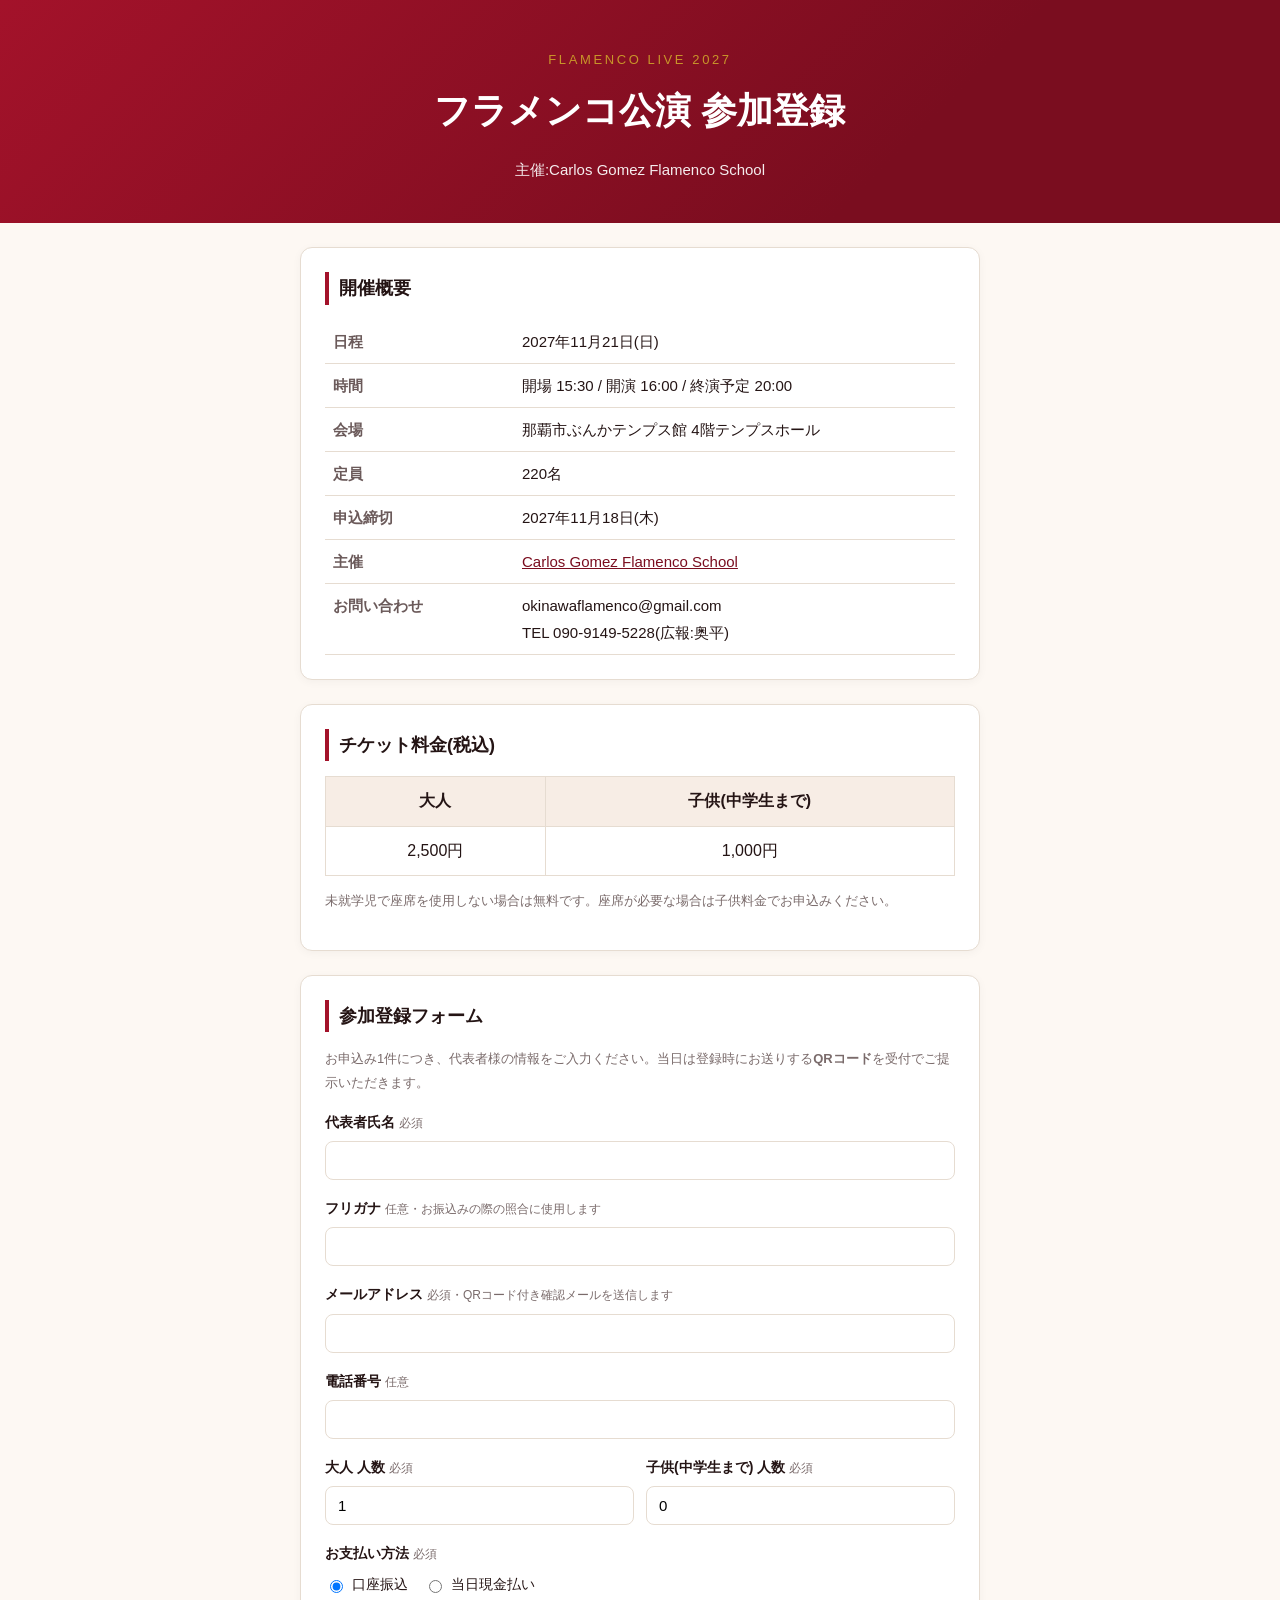
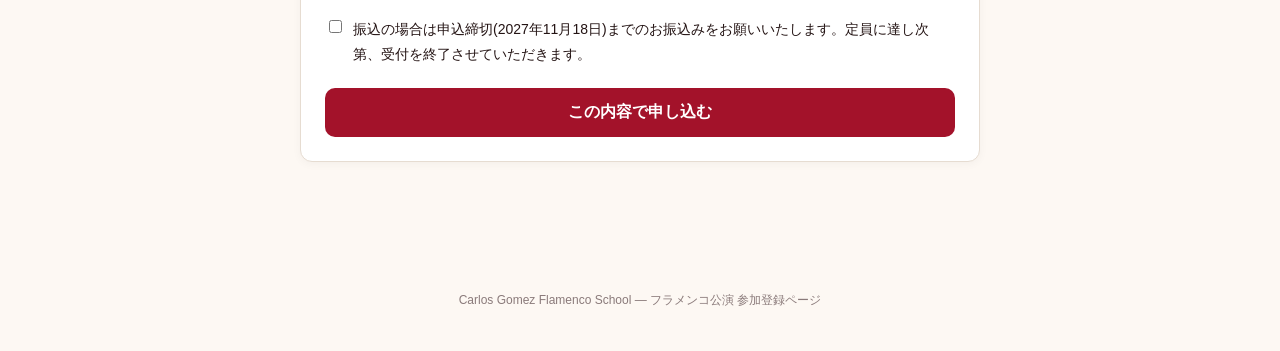
==== index.html @ 80b21649 "Add flamenco event registration system Registration form + QR ticketing + staff check-in for the 202" ====
<!DOCTYPE html>
<html lang="ja">
<head>
<meta charset="UTF-8" />
<meta name="viewport" content="width=device-width, initial-scale=1" />
<title>フラメンコ公演 参加登録 | Carlos Gomez Flamenco School</title>
<meta name="description" content="沖縄県那覇市ぶんかテンプス館 4階テンプスホールにて開催するフラメンコ公演のチケット参加登録ページです。" />
<link rel="stylesheet" href="assets/style.css" />
</head>
<body>

<div class="hero">
  <div class="eyebrow">FLAMENCO LIVE 2027</div>
  <h1>フラメンコ公演 参加登録</h1>
  <div class="lead">主催:Carlos Gomez Flamenco School</div>
</div>

<div class="container">

  <div class="card">
    <h2>開催概要</h2>
    <table class="info-table">
      <tr><th>日程</th><td>2027年11月21日(日)</td></tr>
      <tr><th>時間</th><td>開場 15:30 / 開演 16:00 / 終演予定 20:00</td></tr>
      <tr><th>会場</th><td>那覇市ぶんかテンプス館 4階テンプスホール</td></tr>
      <tr><th>定員</th><td>220名<br><span id="seatsNote" class="seats-note" style="display:none"></span></td></tr>
      <tr><th>申込締切</th><td>2027年11月18日(木)</td></tr>
      <tr><th>主催</th><td><a href="https://carlosgomezflamencoshcool.jimdoweb.com/" target="_blank" rel="noopener">Carlos Gomez Flamenco School</a></td></tr>
      <tr><th>お問い合わせ</th><td>okinawaflamenco@gmail.com<br>TEL 090-9149-5228(広報:奥平)</td></tr>
    </table>
  </div>

  <div class="card">
    <h2>チケット料金(税込)</h2>
    <table class="price-table">
      <tr><th>大人</th><th>子供(中学生まで)</th></tr>
      <tr><td>2,500円</td><td>1,000円</td></tr>
    </table>
    <p style="font-size:13px;color:#7a6b6b">未就学児で座席を使用しない場合は無料です。座席が必要な場合は子供料金でお申込みください。</p>
  </div>

  <div class="card">
    <h2>参加登録フォーム</h2>
    <p style="font-size:13px;color:#7a6b6b">
      お申込み1件につき、代表者様の情報をご入力ください。当日は登録時にお送りする<b>QRコード</b>を受付でご提示いただきます。
    </p>

    <form id="regForm" action="" method="POST" target="response-frame">
      <input type="hidden" name="action" value="register" />

      <label>代表者氏名<span class="hint">必須</span></label>
      <input type="text" name="name" required />

      <label>フリガナ<span class="hint">任意・お振込みの際の照合に使用します</span></label>
      <input type="text" name="kana" />

      <label>メールアドレス<span class="hint">必須・QRコード付き確認メールを送信します</span></label>
      <input type="email" name="email" required />

      <label>電話番号<span class="hint">任意</span></label>
      <input type="tel" name="tel" />

      <div class="row-2">
        <div>
          <label>大人 人数<span class="hint">必須</span></label>
          <input type="number" name="adults" min="0" max="220" value="1" required />
        </div>
        <div>
          <label>子供(中学生まで) 人数<span class="hint">必須</span></label>
          <input type="number" name="children" min="0" max="220" value="0" required />
        </div>
      </div>

      <label>お支払い方法<span class="hint">必須</span></label>
      <div class="radio-group">
        <label><input type="radio" name="paymentMethod" value="transfer" checked /> 口座振込</label>
        <label><input type="radio" name="paymentMethod" value="cash" /> 当日現金払い</label>
      </div>

      <div class="checkbox-line">
        <input type="checkbox" id="agree" required />
        <label for="agree" style="margin:0;font-weight:400">
          振込の場合は申込締切(2027年11月18日)までのお振込みをお願いいたします。定員に達し次第、受付を終了させていただきます。
        </label>
      </div>

      <button type="submit">この内容で申し込む</button>
    </form>

    <iframe name="response-frame" class="response-frame" id="responseFrame"></iframe>
  </div>

</div>

<footer>
  Carlos Gomez Flamenco School — フラメンコ公演 参加登録ページ
</footer>

<script src="assets/config.js"></script>
<script>
  document.getElementById('regForm').setAttribute('action', GAS_URL);

  document.getElementById('regForm').addEventListener('submit', function () {
    var frame = document.getElementById('responseFrame');
    frame.style.display = 'block';
    frame.scrollIntoView({ behavior: 'smooth', block: 'center' });
  });

  // 残席数の表示(取得できない場合は非表示のまま)
  fetch(GAS_URL + '?action=stats')
    .then(function (r) { return r.json(); })
    .then(function (data) {
      if (data && data.ok) {
        var el = document.getElementById('seatsNote');
        el.textContent = '残り ' + data.remaining + ' 席(申込受付中)';
        el.style.display = 'inline-block';
      }
    })
    .catch(function () { /* 取得できなくてもフォーム送信には影響しません */ });
</script>

</body>
</html>
---- assets/style.css ----
:root {
  --color-bg: #fdf8f3;
  --color-ink: #241414;
  --color-primary: #a3122a;
  --color-primary-dark: #7a0d1f;
  --color-gold: #c8952a;
  --color-line: #e6dcd1;
  --color-card: #ffffff;
  --color-error: #b00020;
  --color-ok: #2e7d32;
  font-family: "Hiragino Sans", "Yu Gothic", "Noto Sans JP", sans-serif;
}

* { box-sizing: border-box; }

body {
  margin: 0;
  background: var(--color-bg);
  color: var(--color-ink);
  line-height: 1.8;
}

a { color: var(--color-primary-dark); }

.hero {
  background: linear-gradient(135deg, var(--color-primary) 0%, var(--color-primary-dark) 70%);
  color: #fff;
  padding: 48px 20px 40px;
  text-align: center;
}

.hero .eyebrow {
  letter-spacing: 0.2em;
  font-size: 13px;
  color: var(--color-gold);
  margin-bottom: 8px;
}

.hero h1 {
  margin: 0 0 12px;
  font-size: clamp(24px, 5vw, 36px);
}

.hero .lead {
  font-size: 15px;
  opacity: 0.92;
}

.container {
  max-width: 720px;
  margin: 0 auto;
  padding: 24px 20px 80px;
}

.card {
  background: var(--color-card);
  border: 1px solid var(--color-line);
  border-radius: 12px;
  padding: 24px;
  margin-bottom: 24px;
  box-shadow: 0 2px 10px rgba(36, 20, 20, 0.04);
}

.card h2 {
  margin-top: 0;
  font-size: 18px;
  border-left: 4px solid var(--color-primary);
  padding-left: 10px;
}

.info-table {
  width: 100%;
  border-collapse: collapse;
  font-size: 15px;
}

.info-table th, .info-table td {
  text-align: left;
  padding: 8px 8px;
  border-bottom: 1px solid var(--color-line);
  vertical-align: top;
}

.info-table th {
  width: 30%;
  color: #6b5a5a;
  font-weight: 600;
  white-space: nowrap;
}

.price-table {
  width: 100%;
  border-collapse: collapse;
  margin: 12px 0;
}

.price-table th, .price-table td {
  border: 1px solid var(--color-line);
  padding: 10px;
  text-align: center;
}

.price-table th {
  background: #f7ede5;
}

.seats-note {
  display: inline-block;
  margin-top: 8px;
  font-size: 14px;
  padding: 6px 12px;
  border-radius: 999px;
  background: #f7ede5;
  color: var(--color-primary-dark);
}

label {
  display: block;
  font-weight: 600;
  margin: 16px 0 6px;
  font-size: 14px;
}

.hint {
  font-weight: 400;
  color: #7a6b6b;
  font-size: 12px;
  margin-left: 4px;
}

input[type="text"],
input[type="email"],
input[type="tel"],
input[type="number"],
select {
  width: 100%;
  padding: 10px 12px;
  border: 1px solid var(--color-line);
  border-radius: 8px;
  font-size: 15px;
  background: #fff;
}

.row-2 {
  display: grid;
  grid-template-columns: 1fr 1fr;
  gap: 12px;
}

.radio-group {
  display: flex;
  gap: 16px;
  flex-wrap: wrap;
}

.radio-group label {
  display: flex;
  align-items: center;
  gap: 6px;
  font-weight: 500;
  margin: 0;
}

.radio-group input { width: auto; }

.checkbox-line {
  display: flex;
  align-items: flex-start;
  gap: 8px;
  margin-top: 20px;
  font-weight: 400;
  font-size: 13px;
}

.checkbox-line input { width: auto; margin-top: 3px; }

button, .btn {
  appearance: none;
  border: none;
  cursor: pointer;
  background: var(--color-primary);
  color: #fff;
  font-size: 16px;
  font-weight: 700;
  padding: 14px 20px;
  border-radius: 10px;
  width: 100%;
  margin-top: 20px;
}

button:hover, .btn:hover { background: var(--color-primary-dark); }

button.secondary {
  background: #efe4da;
  color: var(--color-ink);
  font-weight: 600;
}
button.secondary:hover { background: #e3d3c4; }

.response-frame {
  width: 100%;
  min-height: 280px;
  border: 1px solid var(--color-line);
  border-radius: 12px;
  margin-top: 16px;
  display: none;
  background: #fff;
}

footer {
  text-align: center;
  font-size: 12px;
  color: #8a7a7a;
  padding: 24px 20px 40px;
}

/* checkin page */
#reader {
  width: 100%;
  border-radius: 12px;
  overflow: hidden;
}

.result-card {
  border: 2px solid var(--color-line);
  border-radius: 12px;
  padding: 16px;
  margin-top: 16px;
}

.status-pill {
  display: inline-block;
  padding: 3px 10px;
  border-radius: 999px;
  font-size: 12px;
  font-weight: 700;
}
.status-pill.paid { background: #e3f3e5; color: var(--color-ok); }
.status-pill.unpaid { background: #fbe7ea; color: var(--color-error); }
.status-pill.done { background: #e3f3e5; color: var(--color-ok); }
.status-pill.pending { background: #f1e9dd; color: #8a6b2a; }

.msg-error { color: var(--color-error); font-weight: 600; }
.msg-ok { color: var(--color-ok); font-weight: 600; }

table.list-table {
  width: 100%;
  border-collapse: collapse;
  font-size: 13px;
}
table.list-table th, table.list-table td {
  border: 1px solid var(--color-line);
  padding: 6px;
  text-align: center;
}
table.list-table th { background: #f7ede5; position: sticky; top: 0; }
.table-scroll { max-height: 420px; overflow-y: auto; }
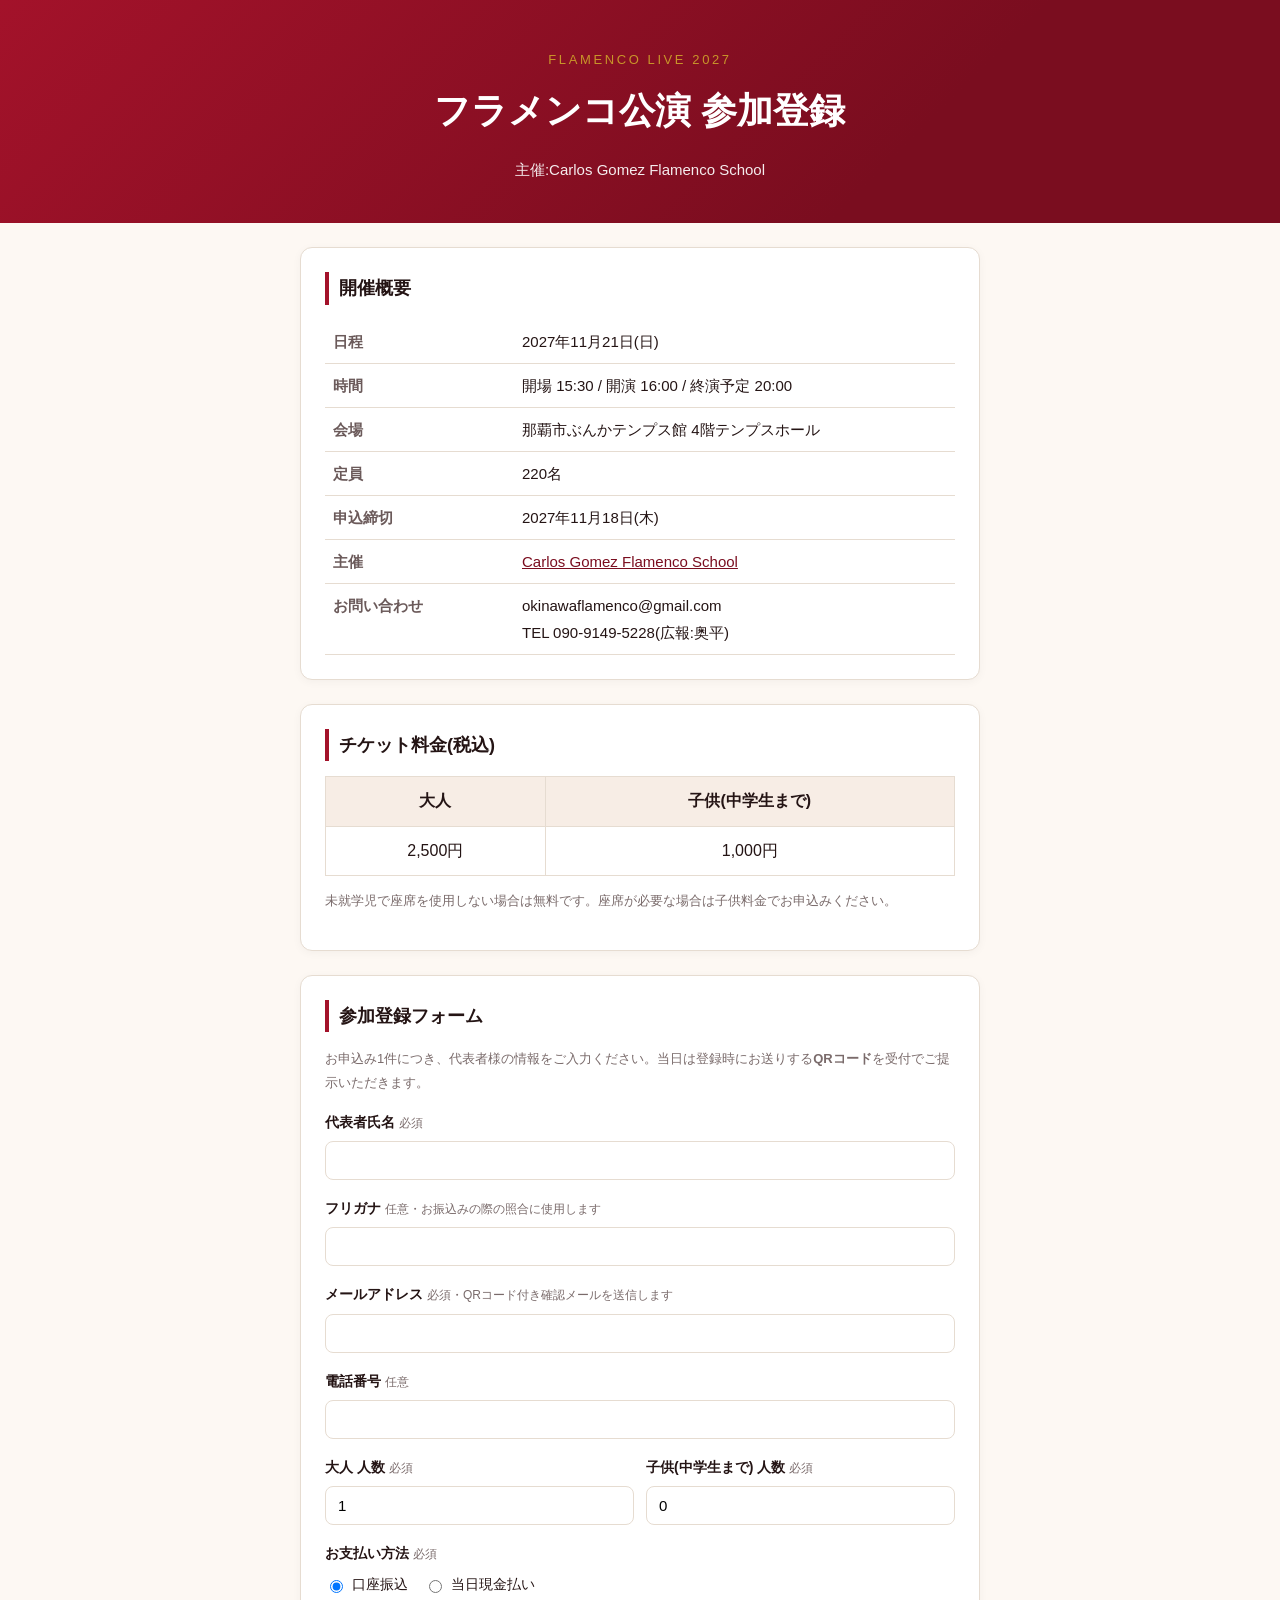
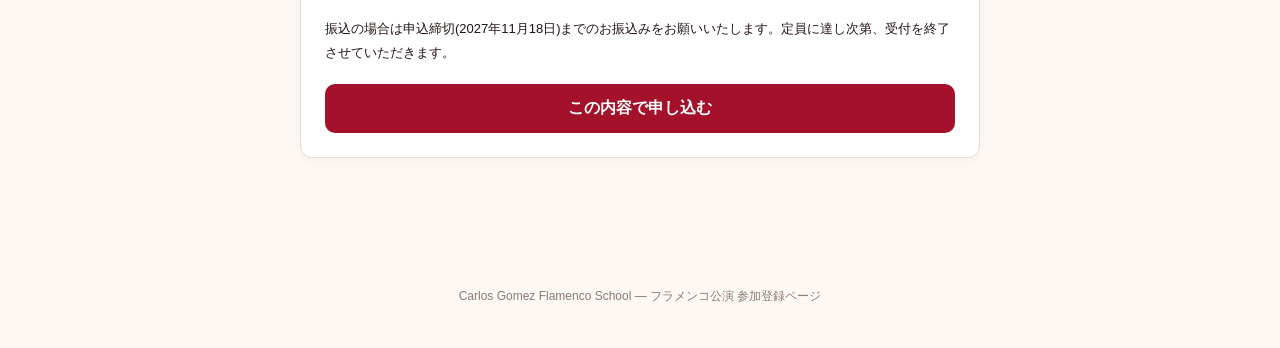
==== commit d979fda8: "Remove agreement checkbox from registration form on index.html The checkbox rendered too small on iP" ====
--- a/index.html
+++ b/index.html
@@ -45,9 +45,7 @@
       お申込み1件につき、代表者様の情報をご入力ください。当日は登録時にお送りする<b>QRコード</b>を受付でご提示いただきます。
     </p>
 
-    <form id="regForm" action="" method="POST" target="response-frame">
-      <input type="hidden" name="action" value="register" />
-
+    <form id="regForm">
       <label>代表者氏名<span class="hint">必須</span></label>
       <input type="text" name="name" required />
 
@@ -77,17 +75,14 @@
         <label><input type="radio" name="paymentMethod" value="cash" /> 当日現金払い</label>
       </div>
 
-      <div class="checkbox-line">
-        <input type="checkbox" id="agree" required />
-        <label for="agree" style="margin:0;font-weight:400">
-          振込の場合は申込締切(2027年11月18日)までのお振込みをお願いいたします。定員に達し次第、受付を終了させていただきます。
-        </label>
-      </div>
+      <p class="checkbox-line" style="margin:20px 0 0;font-weight:400">
+        振込の場合は申込締切(2027年11月18日)までのお振込みをお願いいたします。定員に達し次第、受付を終了させていただきます。
+      </p>
 
-      <button type="submit">この内容で申し込む</button>
+      <button type="submit" id="submitBtn">この内容で申し込む</button>
     </form>
 
-    <iframe name="response-frame" class="response-frame" id="responseFrame"></iframe>
+    <div id="resultArea"></div>
   </div>
 
 </div>
@@ -98,12 +93,58 @@
 
 <script src="assets/config.js"></script>
 <script>
-  document.getElementById('regForm').setAttribute('action', GAS_URL);
+  function escapeHtml(s) {
+    return String(s == null ? '' : s).replace(/[&<>"']/g, function (c) {
+      return { '&': '&amp;', '<': '&lt;', '>': '&gt;', '"': '&quot;', "'": '&#39;' }[c];
+    });
+  }
 
-  document.getElementById('regForm').addEventListener('submit', function () {
-    var frame = document.getElementById('responseFrame');
-    frame.style.display = 'block';
-    frame.scrollIntoView({ behavior: 'smooth', block: 'center' });
+  var form = document.getElementById('regForm');
+  var submitBtn = document.getElementById('submitBtn');
+  var resultArea = document.getElementById('resultArea');
+
+  form.addEventListener('submit', function (ev) {
+    ev.preventDefault();
+    submitBtn.disabled = true;
+    submitBtn.textContent = '送信中...';
+    resultArea.innerHTML = '';
+
+    var payload = {
+      action: 'register',
+      name: form.name.value,
+      kana: form.kana.value,
+      email: form.email.value,
+      tel: form.tel.value,
+      adults: form.adults.value,
+      children: form.children.value,
+      paymentMethod: form.paymentMethod.value
+    };
+
+    fetch(GAS_URL, {
+      method: 'POST',
+      headers: { 'Content-Type': 'text/plain;charset=utf-8' },
+      body: JSON.stringify(payload)
+    })
+      .then(function (r) { return r.json(); })
+      .then(function (res) {
+        if (res.ok) {
+          form.style.display = 'none';
+          resultArea.innerHTML =
+            '<div class="card"><h2>お申込みありがとうございました</h2>' +
+            '<p>登録番号:<b>' + escapeHtml(res.regNumber) + '</b></p>' +
+            '<p>ご入力いただいたメールアドレス宛にQRコード付きの確認メールをお送りしました。届かない場合は迷惑メールフォルダもご確認ください。</p></div>';
+        } else {
+          resultArea.innerHTML = '<div class="card"><p class="msg-error">' + escapeHtml(res.error || '送信に失敗しました。もう一度お試しください。') + '</p></div>';
+          submitBtn.disabled = false;
+          submitBtn.textContent = 'この内容で申し込む';
+        }
+        resultArea.scrollIntoView({ behavior: 'smooth', block: 'center' });
+      })
+      .catch(function () {
+        resultArea.innerHTML = '<div class="card"><p class="msg-error">通信エラーが発生しました。お手数ですが、時間をおいて再度お試しください。</p></div>';
+        submitBtn.disabled = false;
+        submitBtn.textContent = 'この内容で申し込む';
+      });
   });
 
   // 残席数の表示(取得できない場合は非表示のまま)
--- a/assets/style.css
+++ b/assets/style.css
@@ -197,16 +197,6 @@
 }
 button.secondary:hover { background: #e3d3c4; }
 
-.response-frame {
-  width: 100%;
-  min-height: 280px;
-  border: 1px solid var(--color-line);
-  border-radius: 12px;
-  margin-top: 16px;
-  display: none;
-  background: #fff;
-}
-
 footer {
   text-align: center;
   font-size: 12px;
